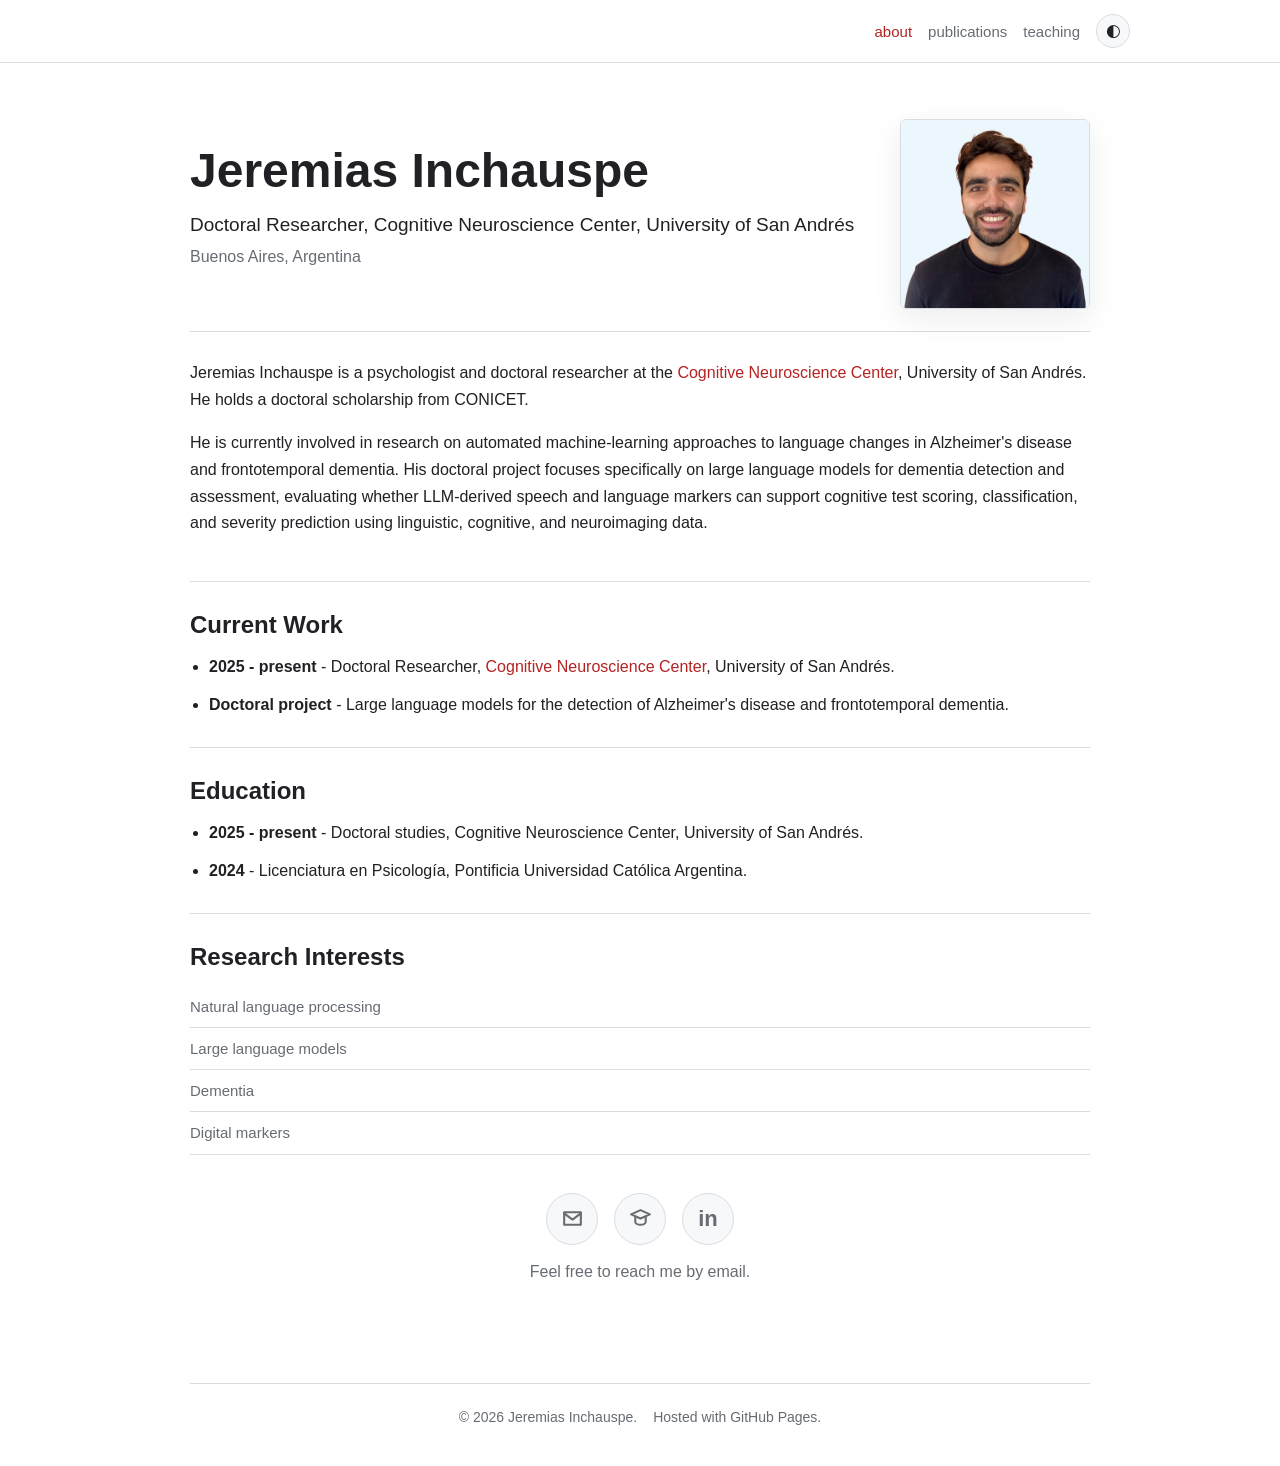
==== index.html @ 2393912f "Polish home and teaching spacing" ====
<!doctype html>
<html lang="en">
  <head>
    <meta charset="utf-8">
    <meta name="viewport" content="width=device-width, initial-scale=1">
    <title>Jeremias Inchauspe</title>
    <meta name="description" content="Personal academic website of Jeremias Inchauspe.">
    <link rel="icon" href="favicon.svg?v=brain" type="image/svg+xml">
    <link rel="stylesheet" href="assets/css/styles.css">
  </head>
  <body>
    <header class="site-header">
      <nav class="nav" aria-label="Primary navigation">
        <button class="nav-toggle" type="button" aria-label="Open navigation" aria-expanded="false" aria-controls="nav-links">☰</button>
        <div class="nav-links" id="nav-links">
          <a class="active" href="index.html">about</a>
          <a href="publications.html">publications</a>
          <a href="teaching.html">teaching</a>
          <button class="theme-toggle" type="button" aria-label="Toggle color theme" title="Toggle color theme">◐</button>
        </div>
      </nav>
    </header>

    <main class="page">
      <section class="profile">
        <div class="profile-copy">
          <h1>Jeremias Inchauspe</h1>
          <p class="subtitle">Doctoral Researcher, Cognitive Neuroscience Center, University of San Andrés</p>
          <p class="location">Buenos Aires, Argentina</p>
        </div>
        <img class="profile-photo" src="assets/img/profile-jeremias-fondo-celeste-close.jpg" alt="Jeremias Inchauspe">
      </section>

      <section class="content-section">
        <p>
          Jeremias Inchauspe is a psychologist and doctoral researcher at the
          <a href="https://www.udesa.edu.ar/cnc" target="_blank" rel="noopener noreferrer">Cognitive Neuroscience Center</a>,
          University of San Andrés. He holds a doctoral scholarship from CONICET.
        </p>
        <p>
          He is currently involved in research on automated machine-learning approaches to language changes in Alzheimer's disease and frontotemporal dementia. His doctoral project focuses specifically on large language models for dementia detection and assessment, evaluating whether LLM-derived speech and language markers can support cognitive test scoring, classification, and severity prediction using linguistic, cognitive, and neuroimaging data.
        </p>
      </section>

      <section class="content-section">
        <div>
          <h2>Current Work</h2>
          <ul class="compact-list">
            <li><strong>2025 - present</strong> - Doctoral Researcher, <a href="https://www.udesa.edu.ar/cnc" target="_blank" rel="noopener noreferrer">Cognitive Neuroscience Center</a>, University of San Andrés.</li>
            <li><strong>Doctoral project</strong> - Large language models for the detection of Alzheimer's disease and frontotemporal dementia.</li>
          </ul>
        </div>
      </section>

      <section class="content-section">
        <div>
          <h2>Education</h2>
          <ul class="compact-list">
            <li><strong>2025 - present</strong> - Doctoral studies, Cognitive Neuroscience Center, University of San Andrés.</li>
            <li><strong>2024</strong> - Licenciatura en Psicología, Pontificia Universidad Católica Argentina.</li>
          </ul>
        </div>
      </section>

      <section class="content-section tight-bottom">
        <div>
          <h2>Research Interests</h2>
          <table class="interest-table">
            <tbody>
              <tr><td>Natural language processing</td></tr>
              <tr><td>Large language models</td></tr>
              <tr><td>Dementia</td></tr>
              <tr><td>Digital markers</td></tr>
            </tbody>
          </table>
        </div>
      </section>

      <section class="contact-section" aria-label="Contact">
        <div class="contact-icons">
          <a class="contact-link" href="mailto:jinchauspe@udesa.edu.ar" title="jinchauspe@udesa.edu.ar" aria-label="Email Jeremias Inchauspe">
            <svg viewBox="0 0 24 24" aria-hidden="true">
              <path d="M4 6h16v12H4z"></path>
              <path d="m4 7 8 6 8-6"></path>
            </svg>
          </a>
          <a class="contact-link" href="https://scholar.google.com/citations?hl=es&amp;user=roCHrIUAAAAJ" target="_blank" rel="noopener noreferrer" title="Google Scholar" aria-label="Google Scholar profile">
            <svg viewBox="0 0 24 24" aria-hidden="true">
              <path d="M3 8 12 4l9 4-9 4-9-4z"></path>
              <path d="M7 10v5c0 1.7 2.2 3 5 3s5-1.3 5-3v-5"></path>
            </svg>
          </a>
          <a class="contact-link" href="https://www.linkedin.com/in/jeremiasinchauspe/" target="_blank" rel="noopener noreferrer" title="LinkedIn" aria-label="LinkedIn profile">
            <span aria-hidden="true">in</span>
          </a>
        </div>
        <p>Feel free to reach me by email.</p>
      </section>
    </main>

    <footer class="site-footer">
      <span>© 2026 Jeremias Inchauspe.</span>
      <span>Hosted with GitHub Pages.</span>
    </footer>

    <script src="assets/js/site.js"></script>
  </body>
</html>
---- assets/css/styles.css ----
:root {
  --bg: #ffffff;
  --text: #202124;
  --muted: #676c73;
  --line: #d9dde3;
  --accent: #b52222;
  --accent-strong: #8f1717;
  --surface: #f7f8fa;
  --tag: #eef1f5;
  --shadow: 0 10px 30px rgba(20, 24, 31, 0.08);
}

:root[data-theme="dark"] {
  --bg: #101214;
  --text: #f1f3f5;
  --muted: #b2bac2;
  --line: #31363d;
  --accent: #ff746f;
  --accent-strong: #ff918d;
  --surface: #191d21;
  --tag: #252b31;
  --shadow: none;
}

* {
  box-sizing: border-box;
}

body {
  margin: 0;
  min-height: 100vh;
  background: var(--bg);
  color: var(--text);
  font-family: -apple-system, BlinkMacSystemFont, "Segoe UI", Roboto, Helvetica, Arial, sans-serif;
  font-size: 16px;
  line-height: 1.68;
}

a {
  color: var(--accent);
  text-decoration: none;
}

a:hover,
a:focus {
  color: var(--accent-strong);
  text-decoration: underline;
}

.site-header {
  position: sticky;
  top: 0;
  z-index: 10;
  border-bottom: 1px solid var(--line);
  background: color-mix(in srgb, var(--bg) 92%, transparent);
  backdrop-filter: blur(12px);
}

.nav {
  display: flex;
  align-items: center;
  justify-content: flex-end;
  width: min(980px, calc(100% - 32px));
  min-height: 62px;
  margin: 0 auto;
  gap: 24px;
}

.nav-links {
  display: flex;
  align-items: center;
  gap: 16px;
}

.nav-links a {
  color: var(--muted);
  font-size: 15px;
  line-height: 1;
}

.nav-links a.active,
.nav-links a:hover {
  color: var(--accent);
  text-decoration: none;
}

.nav-toggle,
.theme-toggle {
  border: 1px solid var(--line);
  background: var(--surface);
  color: var(--text);
  cursor: pointer;
  font: inherit;
}

.nav-toggle {
  display: none;
  min-width: 40px;
  min-height: 36px;
  padding: 6px 12px;
}

.theme-toggle {
  display: inline-grid;
  width: 34px;
  height: 34px;
  place-items: center;
  border-radius: 50%;
  font-size: 17px;
}

.page {
  width: min(900px, calc(100% - 36px));
  margin: 56px auto 80px;
}

.profile {
  display: grid;
  grid-template-columns: minmax(0, 1fr) 190px;
  align-items: center;
  gap: 34px;
  margin-bottom: 22px;
}

.profile-photo {
  width: 190px;
  aspect-ratio: 1;
  border: 1px solid var(--line);
  border-radius: 6px;
  background: #eef6fb;
  object-fit: cover;
  box-shadow: var(--shadow);
}

h1,
h2,
h3 {
  margin: 0;
  line-height: 1.25;
  letter-spacing: 0;
}

h1 {
  font-size: clamp(34px, 6vw, 48px);
  font-weight: 700;
}

h2 {
  margin-bottom: 14px;
  font-size: 24px;
}

h3 {
  margin: 32px 0 12px;
  color: var(--muted);
  font-size: 18px;
  font-weight: 650;
}

p {
  margin: 0 0 16px;
}

.subtitle {
  margin-top: 10px;
  margin-bottom: 6px;
  color: var(--text);
  font-size: 19px;
  line-height: 1.45;
}

.location,
.page-heading p {
  color: var(--muted);
}

.content-section {
  padding: 28px 0;
  border-top: 1px solid var(--line);
}

.content-section.tight-bottom {
  padding-bottom: 0;
}

.sr-only {
  position: absolute;
  width: 1px;
  height: 1px;
  overflow: hidden;
  clip-path: inset(50%);
  white-space: nowrap;
}

.page-heading {
  margin-bottom: 30px;
}

.page-heading h1 {
  margin-bottom: 10px;
  font-size: 40px;
  text-transform: lowercase;
}

.compact-list {
  margin: 0;
  padding-left: 19px;
}

.compact-list li + li {
  margin-top: 11px;
}

.pub-tags {
  display: inline-flex;
  align-items: center;
  min-height: 30px;
  border-radius: 4px;
  background: var(--tag);
  color: var(--muted);
  font-size: 14px;
  padding: 5px 9px;
}

.interest-table {
  width: 100%;
  border-collapse: collapse;
  color: var(--muted);
  font-size: 15px;
}

.interest-table td {
  padding: 8px 0;
  border-bottom: 1px solid var(--line);
}

.interest-table tr:last-child td {
  border-bottom: 0;
}

.contact-section {
  padding: 38px 0 18px;
  border-top: 1px solid var(--line);
  text-align: center;
}

.contact-icons {
  display: flex;
  justify-content: center;
  gap: 16px;
  margin-bottom: 14px;
}

.contact-link {
  display: inline-flex;
  align-items: center;
  justify-content: center;
  width: 52px;
  height: 52px;
  border: 1px solid var(--line);
  border-radius: 50%;
  background: var(--surface);
  color: var(--muted);
}

.contact-link:hover,
.contact-link:focus {
  border-color: var(--accent);
  background: var(--accent);
  color: #fff;
  text-decoration: none;
}

.contact-link svg {
  width: 25px;
  height: 25px;
  fill: none;
  stroke: currentColor;
  stroke-linecap: round;
  stroke-linejoin: round;
  stroke-width: 2;
}

.contact-link span {
  font-size: 22px;
  font-weight: 700;
  letter-spacing: 0;
  line-height: 1;
}

.contact-section p {
  margin: 0;
  color: var(--muted);
}

.pub-list {
  margin: 0;
  padding-left: 22px;
}

.publication-browser {
  padding: 0 0 24px;
}

.search-input {
  width: 100%;
  max-width: 520px;
  min-height: 42px;
  border: 1px solid var(--line);
  border-radius: 4px;
  background: var(--bg);
  color: var(--text);
  font: inherit;
  padding: 8px 12px;
}

.search-input:focus {
  border-color: var(--accent);
  outline: 2px solid color-mix(in srgb, var(--accent) 22%, transparent);
  outline-offset: 2px;
}

.publication-year {
  padding: 28px 0;
  border-top: 1px solid var(--line);
}

.publication-year h3 {
  margin-top: 0;
}

.pub-list li {
  padding-left: 4px;
}

.pub-list li + li {
  margin-top: 28px;
}

.pub-list.compact li + li {
  margin-top: 18px;
}

.pub-tags {
  margin-bottom: 9px;
  max-width: 100%;
  padding: 4px 8px;
  line-height: 1.35;
}

.pub-title {
  margin-bottom: 8px;
  color: var(--text);
  font-weight: 700;
}

.pub-entry p:last-child {
  margin-bottom: 0;
}

.empty-state {
  padding: 28px 0;
  border-top: 1px solid var(--line);
  color: var(--muted);
}

.timeline {
  border-top: 1px solid var(--line);
}

.timeline-item {
  display: grid;
  grid-template-columns: 170px minmax(0, 1fr);
  gap: 34px;
  padding: 28px 0;
  border-bottom: 1px solid var(--line);
}

.timeline-item:last-child {
  border-bottom: 0;
}

.timeline-item h2 {
  margin-bottom: 8px;
}

.date {
  color: var(--muted);
  font-size: 15px;
  font-weight: 600;
}

.site-footer {
  display: flex;
  justify-content: center;
  flex-wrap: wrap;
  gap: 8px 16px;
  width: min(900px, calc(100% - 36px));
  margin: 0 auto 36px;
  padding-top: 22px;
  border-top: 1px solid var(--line);
  color: var(--muted);
  font-size: 14px;
}

@media (max-width: 720px) {
  .nav {
    position: relative;
    min-height: 58px;
  }

  .nav-toggle {
    display: inline-flex;
    align-items: center;
    justify-content: center;
  }

  .nav-links {
    position: absolute;
    top: calc(100% + 1px);
    right: 0;
    left: 0;
    display: none;
    flex-direction: column;
    align-items: stretch;
    gap: 0;
    border: 1px solid var(--line);
    background: var(--bg);
    box-shadow: var(--shadow);
  }

  .nav-links.open {
    display: flex;
  }

  .nav-links a,
  .nav-links .theme-toggle {
    width: 100%;
    min-height: 44px;
    border: 0;
    border-bottom: 1px solid var(--line);
    border-radius: 0;
    padding: 13px 14px;
    text-align: left;
  }

  .theme-toggle {
    display: block;
  }

  .page {
    margin-top: 34px;
  }

  .profile,
  .timeline-item {
    grid-template-columns: 1fr;
  }

  .profile {
    gap: 18px;
  }

  .profile-copy {
    grid-row: 2;
  }

  .profile-photo {
    width: 128px;
    grid-row: 1;
  }

  .timeline-item {
    gap: 8px;
  }
}
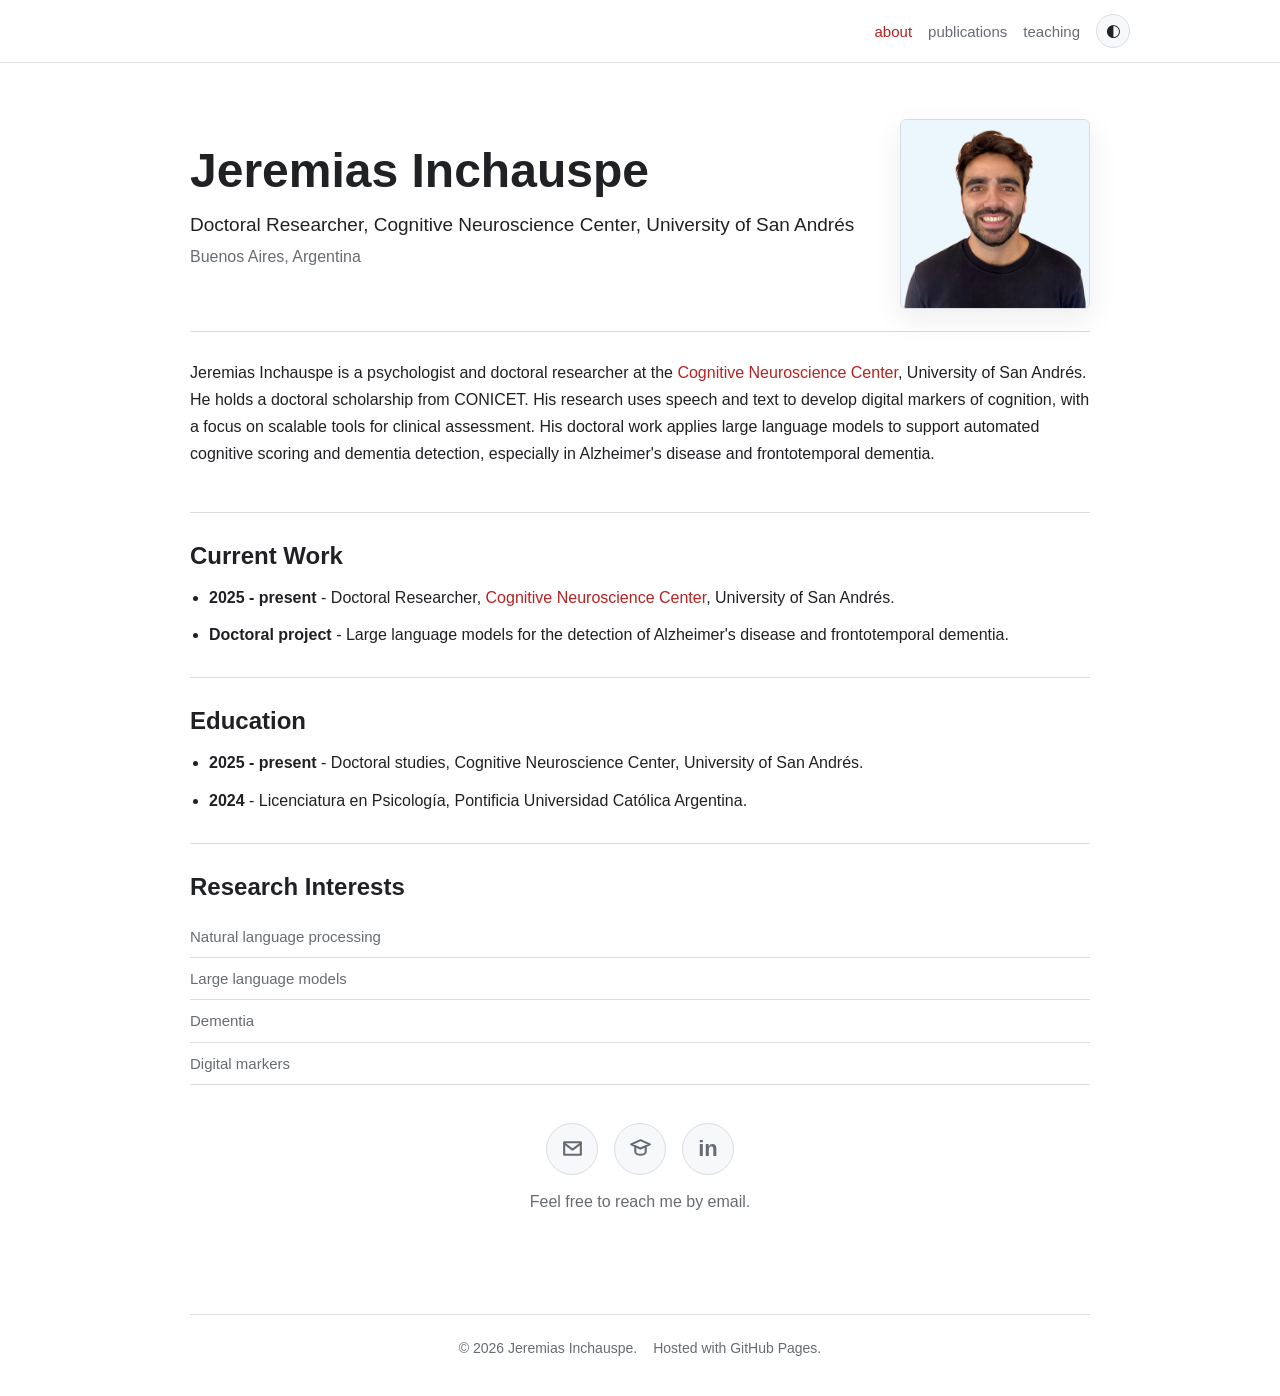
==== commit a049de4b: "Refine homepage bio" ====
--- a/index.html
+++ b/index.html
@@ -35,10 +35,7 @@
         <p>
           Jeremias Inchauspe is a psychologist and doctoral researcher at the
           <a href="https://www.udesa.edu.ar/cnc" target="_blank" rel="noopener noreferrer">Cognitive Neuroscience Center</a>,
-          University of San Andrés. He holds a doctoral scholarship from CONICET.
-        </p>
-        <p>
-          He is currently involved in research on automated machine-learning approaches to language changes in Alzheimer's disease and frontotemporal dementia. His doctoral project focuses specifically on large language models for dementia detection and assessment, evaluating whether LLM-derived speech and language markers can support cognitive test scoring, classification, and severity prediction using linguistic, cognitive, and neuroimaging data.
+          University of San Andrés. He holds a doctoral scholarship from CONICET. His research uses speech and text to develop digital markers of cognition, with a focus on scalable tools for clinical assessment. His doctoral work applies large language models to support automated cognitive scoring and dementia detection, especially in Alzheimer's disease and frontotemporal dementia.
         </p>
       </section>
 
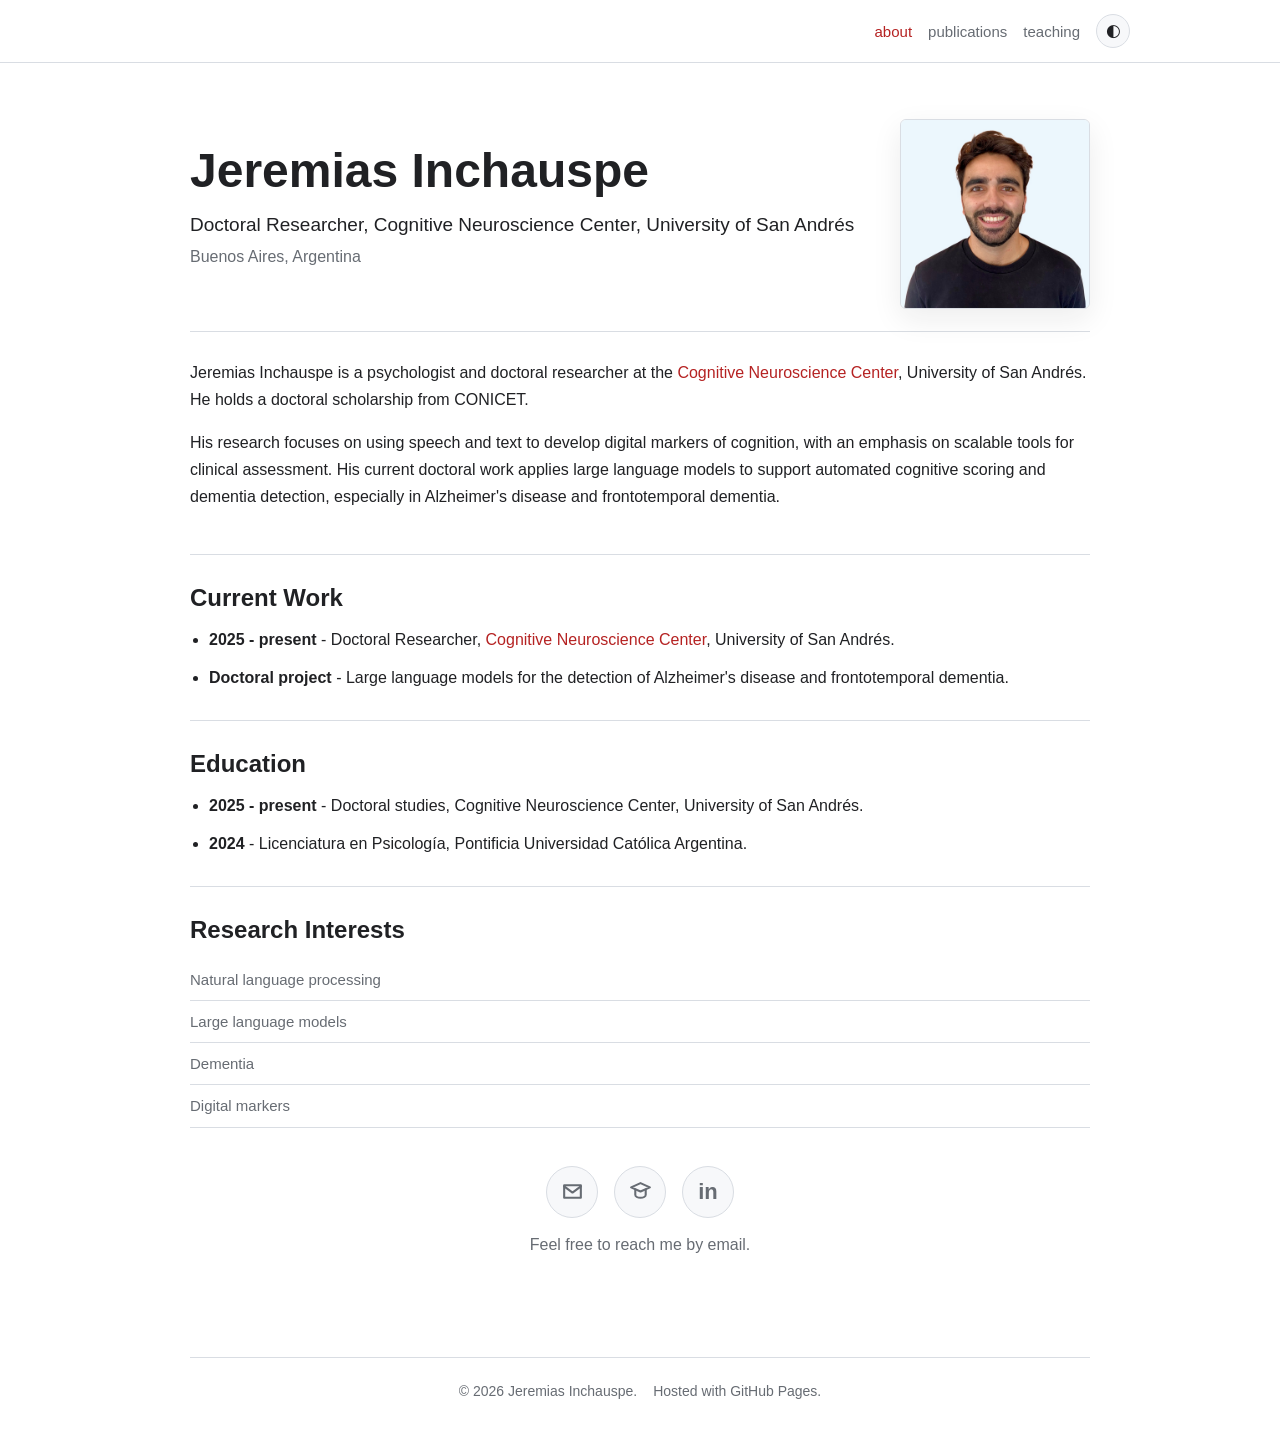
==== commit 4425539f: "Split homepage bio paragraphs" ====
--- a/index.html
+++ b/index.html
@@ -35,7 +35,10 @@
         <p>
           Jeremias Inchauspe is a psychologist and doctoral researcher at the
           <a href="https://www.udesa.edu.ar/cnc" target="_blank" rel="noopener noreferrer">Cognitive Neuroscience Center</a>,
-          University of San Andrés. He holds a doctoral scholarship from CONICET. His research uses speech and text to develop digital markers of cognition, with a focus on scalable tools for clinical assessment. His doctoral work applies large language models to support automated cognitive scoring and dementia detection, especially in Alzheimer's disease and frontotemporal dementia.
+          University of San Andrés. He holds a doctoral scholarship from CONICET.
+        </p>
+        <p>
+          His research focuses on using speech and text to develop digital markers of cognition, with an emphasis on scalable tools for clinical assessment. His current doctoral work applies large language models to support automated cognitive scoring and dementia detection, especially in Alzheimer's disease and frontotemporal dementia.
         </p>
       </section>
 
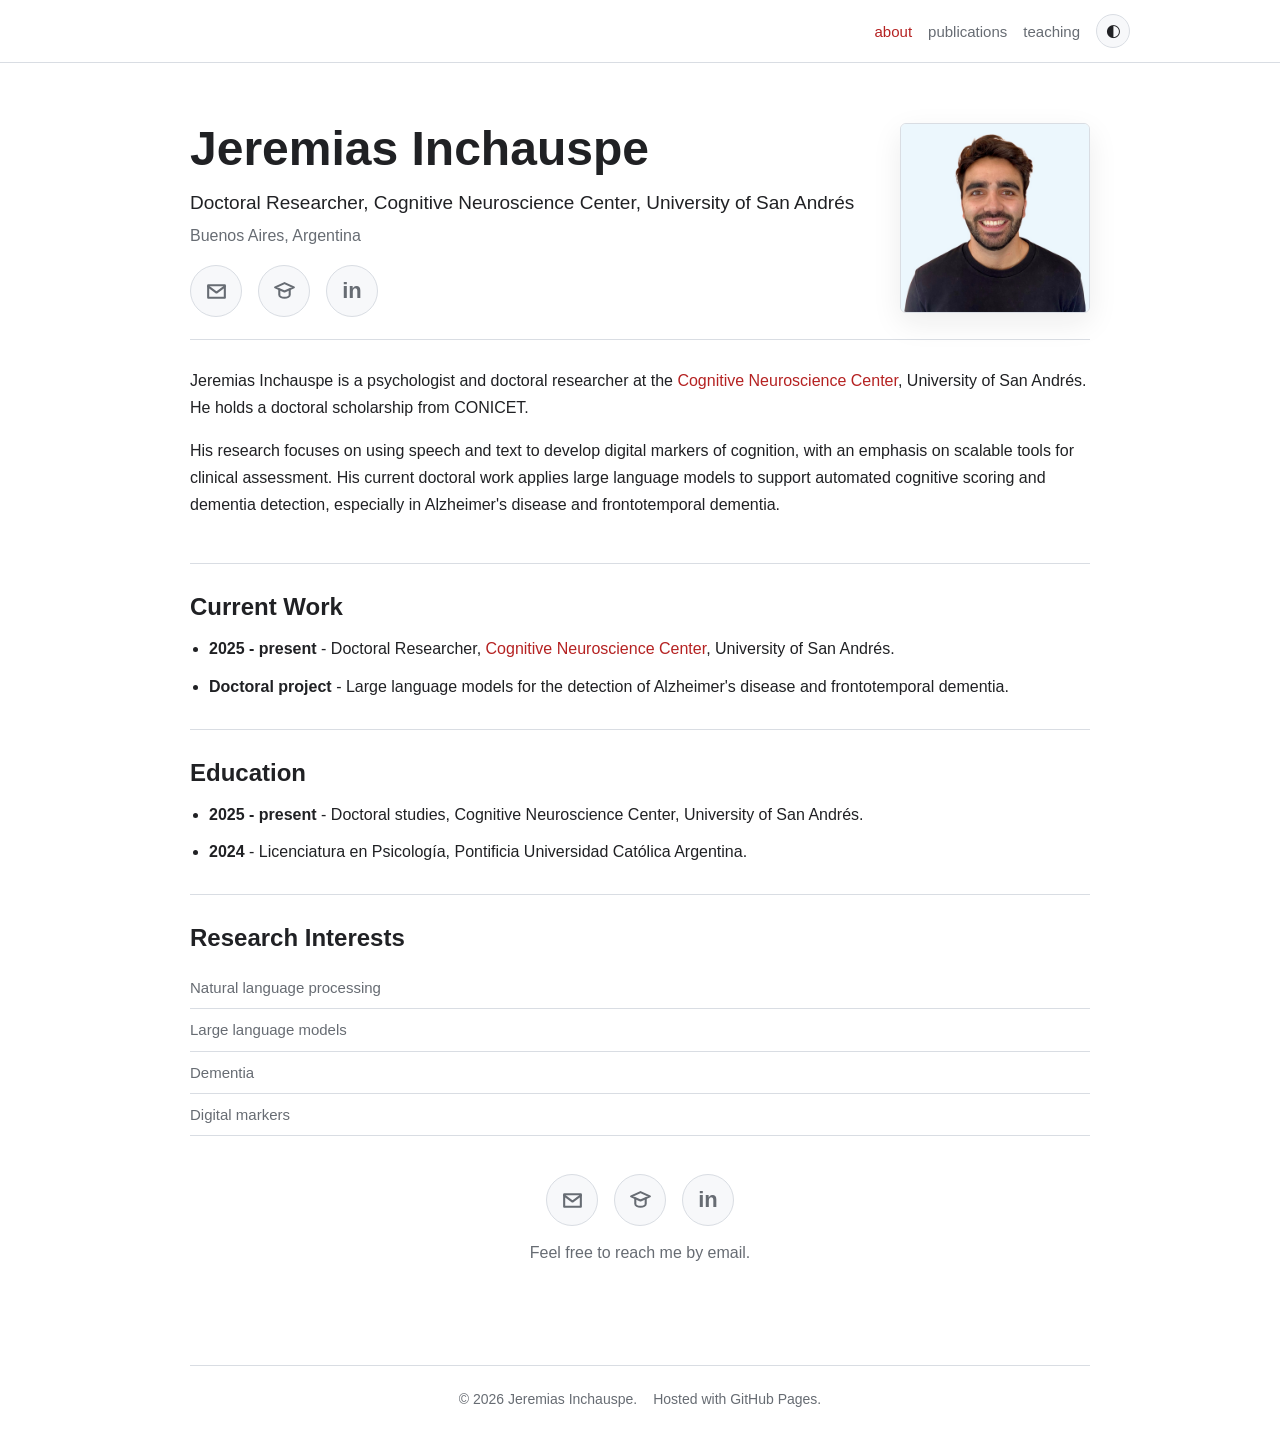
==== commit 55437ec9: "Add contact links to profile header" ====
--- a/index.html
+++ b/index.html
@@ -27,6 +27,23 @@
           <h1>Jeremias Inchauspe</h1>
           <p class="subtitle">Doctoral Researcher, Cognitive Neuroscience Center, University of San Andrés</p>
           <p class="location">Buenos Aires, Argentina</p>
+          <div class="contact-icons profile-contact-icons" role="group" aria-label="Contact links">
+            <a class="contact-link" href="mailto:jinchauspe@udesa.edu.ar" title="jinchauspe@udesa.edu.ar" aria-label="Email Jeremias Inchauspe">
+              <svg viewBox="0 0 24 24" aria-hidden="true">
+                <path d="M4 6h16v12H4z"></path>
+                <path d="m4 7 8 6 8-6"></path>
+              </svg>
+            </a>
+            <a class="contact-link" href="https://scholar.google.com/citations?hl=es&amp;user=roCHrIUAAAAJ" target="_blank" rel="noopener noreferrer" title="Google Scholar" aria-label="Google Scholar profile">
+              <svg viewBox="0 0 24 24" aria-hidden="true">
+                <path d="M3 8 12 4l9 4-9 4-9-4z"></path>
+                <path d="M7 10v5c0 1.7 2.2 3 5 3s5-1.3 5-3v-5"></path>
+              </svg>
+            </a>
+            <a class="contact-link" href="https://www.linkedin.com/in/jeremiasinchauspe/" target="_blank" rel="noopener noreferrer" title="LinkedIn" aria-label="LinkedIn profile">
+              <span aria-hidden="true">in</span>
+            </a>
+          </div>
         </div>
         <img class="profile-photo" src="assets/img/profile-jeremias-fondo-celeste-close.jpg" alt="Jeremias Inchauspe">
       </section>
--- a/assets/css/styles.css
+++ b/assets/css/styles.css
@@ -249,6 +249,12 @@
   justify-content: center;
   gap: 16px;
   margin-bottom: 14px;
+}
+
+.profile-contact-icons {
+  justify-content: flex-start;
+  margin-top: 16px;
+  margin-bottom: 0;
 }
 
 .contact-link {
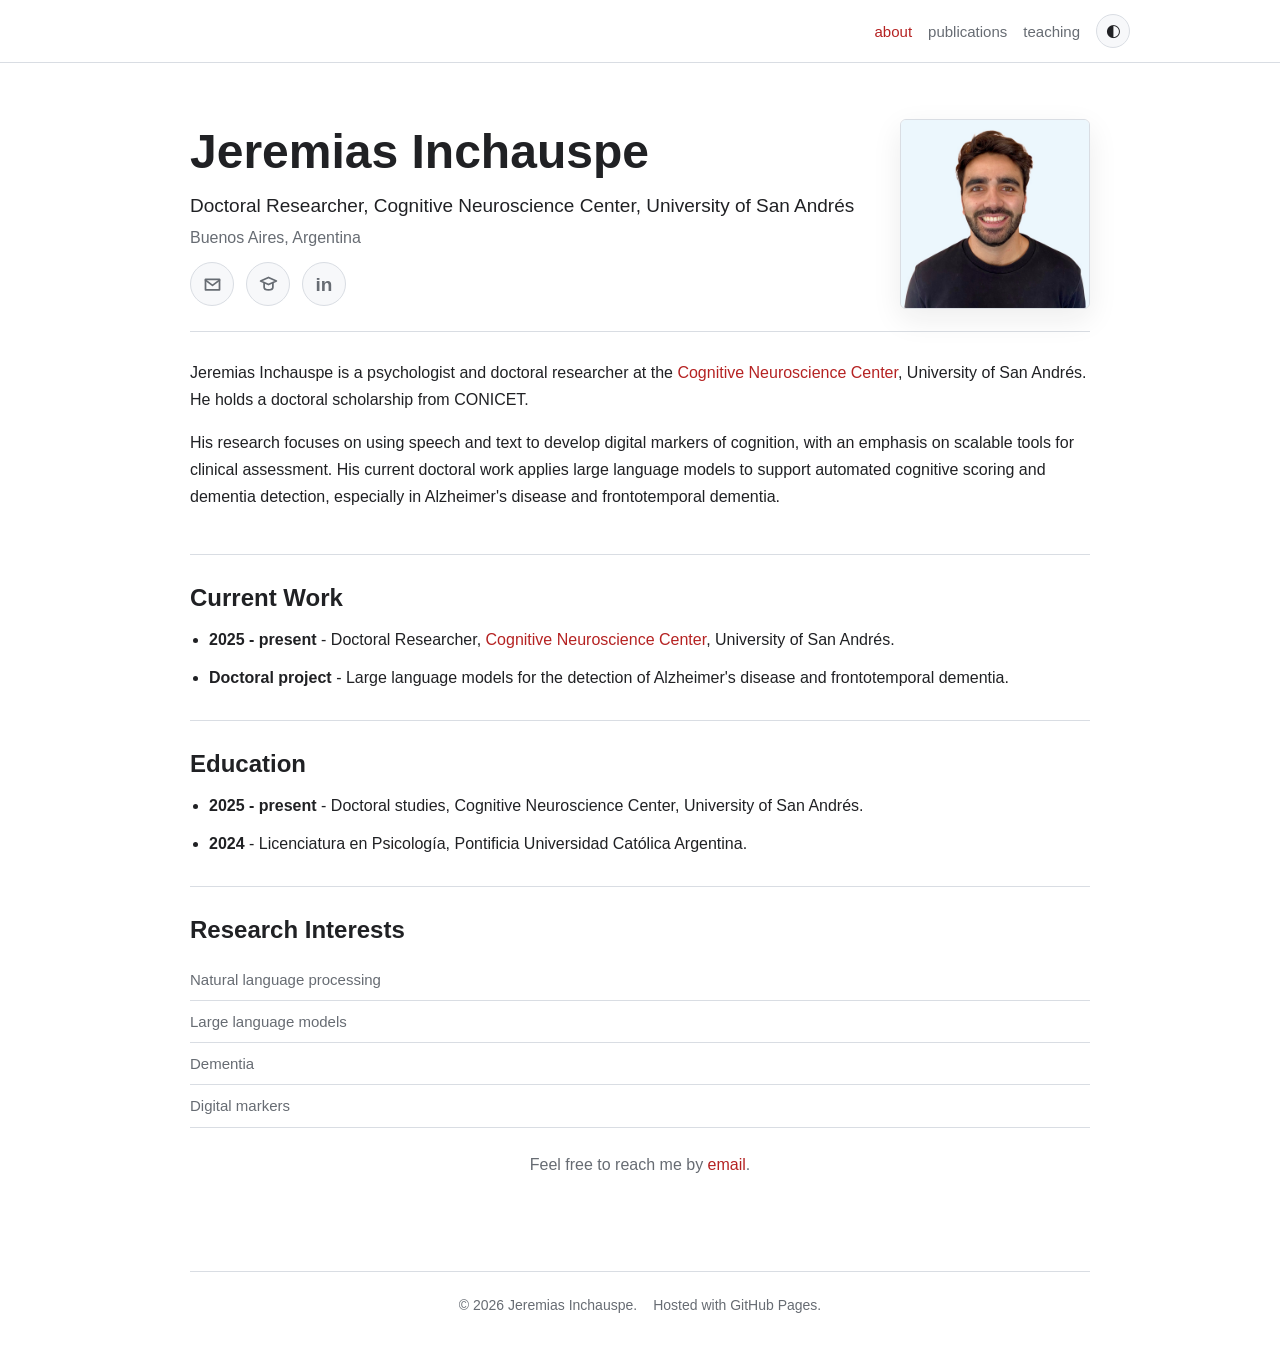
==== commit e9aa1451: "Simplify contact placement" ====
--- a/index.html
+++ b/index.html
@@ -94,24 +94,7 @@
       </section>
 
       <section class="contact-section" aria-label="Contact">
-        <div class="contact-icons">
-          <a class="contact-link" href="mailto:jinchauspe@udesa.edu.ar" title="jinchauspe@udesa.edu.ar" aria-label="Email Jeremias Inchauspe">
-            <svg viewBox="0 0 24 24" aria-hidden="true">
-              <path d="M4 6h16v12H4z"></path>
-              <path d="m4 7 8 6 8-6"></path>
-            </svg>
-          </a>
-          <a class="contact-link" href="https://scholar.google.com/citations?hl=es&amp;user=roCHrIUAAAAJ" target="_blank" rel="noopener noreferrer" title="Google Scholar" aria-label="Google Scholar profile">
-            <svg viewBox="0 0 24 24" aria-hidden="true">
-              <path d="M3 8 12 4l9 4-9 4-9-4z"></path>
-              <path d="M7 10v5c0 1.7 2.2 3 5 3s5-1.3 5-3v-5"></path>
-            </svg>
-          </a>
-          <a class="contact-link" href="https://www.linkedin.com/in/jeremiasinchauspe/" target="_blank" rel="noopener noreferrer" title="LinkedIn" aria-label="LinkedIn profile">
-            <span aria-hidden="true">in</span>
-          </a>
-        </div>
-        <p>Feel free to reach me by email.</p>
+        <p>Feel free to reach me by <a href="mailto:jinchauspe@udesa.edu.ar" title="jinchauspe@udesa.edu.ar">email</a>.</p>
       </section>
     </main>
 
--- a/assets/css/styles.css
+++ b/assets/css/styles.css
@@ -174,6 +174,10 @@
   color: var(--muted);
 }
 
+.profile .location {
+  margin-bottom: 0;
+}
+
 .content-section {
   padding: 28px 0;
   border-top: 1px solid var(--line);
@@ -239,7 +243,7 @@
 }
 
 .contact-section {
-  padding: 38px 0 18px;
+  padding: 24px 0 12px;
   border-top: 1px solid var(--line);
   text-align: center;
 }
@@ -253,8 +257,14 @@
 
 .profile-contact-icons {
   justify-content: flex-start;
-  margin-top: 16px;
+  gap: 12px;
+  margin-top: 10px;
   margin-bottom: 0;
+}
+
+.profile-contact-icons .contact-link {
+  width: 44px;
+  height: 44px;
 }
 
 .contact-link {
@@ -287,11 +297,20 @@
   stroke-width: 2;
 }
 
+.profile-contact-icons .contact-link svg {
+  width: 21px;
+  height: 21px;
+}
+
 .contact-link span {
   font-size: 22px;
   font-weight: 700;
   letter-spacing: 0;
   line-height: 1;
+}
+
+.profile-contact-icons .contact-link span {
+  font-size: 19px;
 }
 
 .contact-section p {
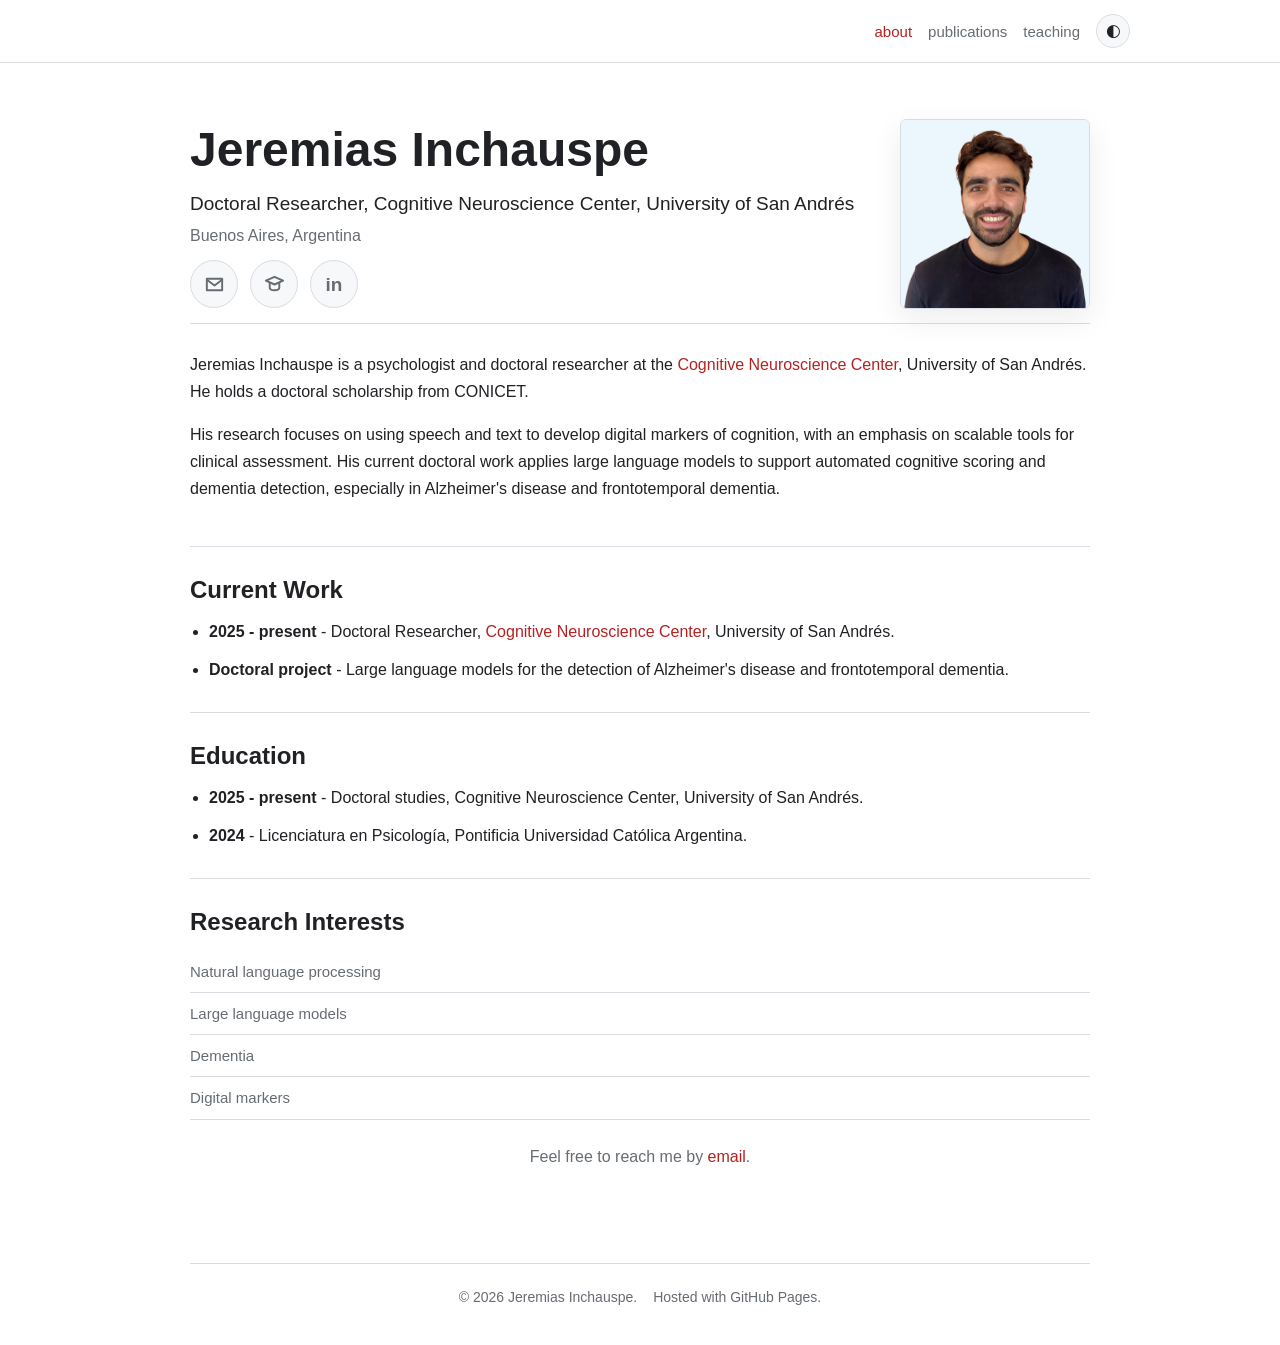
==== commit e24833b7: "Remove mobile hamburger nav" ====
--- a/index.html
+++ b/index.html
@@ -6,12 +6,11 @@
     <title>Jeremias Inchauspe</title>
     <meta name="description" content="Personal academic website of Jeremias Inchauspe.">
     <link rel="icon" href="favicon.svg?v=brain" type="image/svg+xml">
-    <link rel="stylesheet" href="assets/css/styles.css">
+    <link rel="stylesheet" href="assets/css/styles.css?v=20260706-nav">
   </head>
   <body>
     <header class="site-header">
       <nav class="nav" aria-label="Primary navigation">
-        <button class="nav-toggle" type="button" aria-label="Open navigation" aria-expanded="false" aria-controls="nav-links">☰</button>
         <div class="nav-links" id="nav-links">
           <a class="active" href="index.html">about</a>
           <a href="publications.html">publications</a>
@@ -103,6 +102,6 @@
       <span>Hosted with GitHub Pages.</span>
     </footer>
 
-    <script src="assets/js/site.js"></script>
+    <script src="assets/js/site.js?v=20260706-nav"></script>
   </body>
 </html>
--- a/assets/css/styles.css
+++ b/assets/css/styles.css
@@ -84,20 +84,12 @@
   text-decoration: none;
 }
 
-.nav-toggle,
 .theme-toggle {
   border: 1px solid var(--line);
   background: var(--surface);
   color: var(--text);
   cursor: pointer;
   font: inherit;
-}
-
-.nav-toggle {
-  display: none;
-  min-width: 40px;
-  min-height: 36px;
-  padding: 6px 12px;
 }
 
 .theme-toggle {
@@ -119,7 +111,7 @@
   grid-template-columns: minmax(0, 1fr) 190px;
   align-items: center;
   gap: 34px;
-  margin-bottom: 22px;
+  margin-bottom: 14px;
 }
 
 .profile-photo {
@@ -256,15 +248,17 @@
 }
 
 .profile-contact-icons {
+  width: max-content;
   justify-content: flex-start;
+  justify-self: start;
   gap: 12px;
   margin-top: 10px;
   margin-bottom: 0;
 }
 
 .profile-contact-icons .contact-link {
-  width: 44px;
-  height: 44px;
+  width: 48px;
+  height: 48px;
 }
 
 .contact-link {
@@ -298,8 +292,8 @@
 }
 
 .profile-contact-icons .contact-link svg {
-  width: 21px;
-  height: 21px;
+  width: 23px;
+  height: 23px;
 }
 
 .contact-link span {
@@ -430,47 +424,35 @@
 
 @media (max-width: 720px) {
   .nav {
-    position: relative;
+    justify-content: flex-start;
     min-height: 58px;
-  }
-
-  .nav-toggle {
-    display: inline-flex;
-    align-items: center;
-    justify-content: center;
+    gap: 12px;
+    overflow-x: auto;
   }
 
   .nav-links {
-    position: absolute;
-    top: calc(100% + 1px);
-    right: 0;
-    left: 0;
-    display: none;
-    flex-direction: column;
-    align-items: stretch;
-    gap: 0;
-    border: 1px solid var(--line);
-    background: var(--bg);
-    box-shadow: var(--shadow);
-  }
-
-  .nav-links.open {
     display: flex;
+    flex: 1;
+    justify-content: flex-end;
+    gap: 14px;
+    min-width: max-content;
   }
 
   .nav-links a,
   .nav-links .theme-toggle {
-    width: 100%;
-    min-height: 44px;
+    width: auto;
+    min-height: auto;
     border: 0;
-    border-bottom: 1px solid var(--line);
-    border-radius: 0;
-    padding: 13px 14px;
-    text-align: left;
+    padding: 0;
+    text-align: center;
   }
 
   .theme-toggle {
-    display: block;
+    display: inline-grid;
+    width: 34px;
+    height: 34px;
+    border: 1px solid var(--line);
+    border-radius: 50%;
   }
 
   .page {
